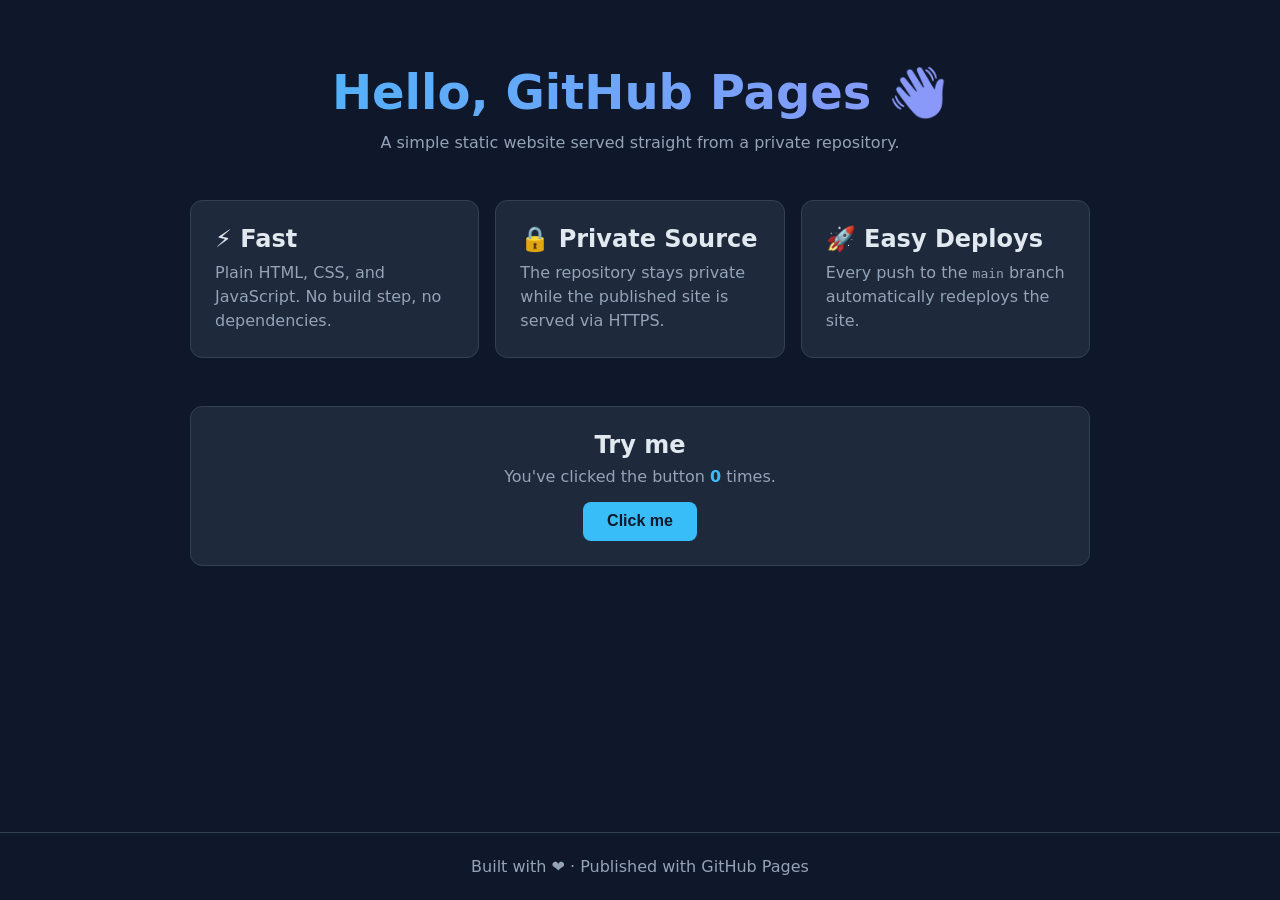
==== index.html @ aa03ce10 "Initial static site" ====
<!DOCTYPE html>
<html lang="en">
<head>
  <meta charset="UTF-8" />
  <meta name="viewport" content="width=device-width, initial-scale=1.0" />
  <meta name="description" content="An example static website published with GitHub Pages." />
  <title>Example Static Site</title>
  <link rel="stylesheet" href="styles.css" />
</head>
<body>
  <header>
    <h1>Hello, GitHub Pages 👋</h1>
    <p class="tagline">A simple static website served straight from a private repository.</p>
  </header>

  <main>
    <section class="features">
      <article class="card">
        <h2>⚡ Fast</h2>
        <p>Plain HTML, CSS, and JavaScript. No build step, no dependencies.</p>
      </article>
      <article class="card">
        <h2>🔒 Private Source</h2>
        <p>The repository stays private while the published site is served via HTTPS.</p>
      </article>
      <article class="card">
        <h2>🚀 Easy Deploys</h2>
        <p>Every push to the <code>main</code> branch automatically redeploys the site.</p>
      </article>
    </section>

    <section class="counter">
      <h2>Try me</h2>
      <p>You've clicked the button <span id="count">0</span> times.</p>
      <button id="btn">Click me</button>
    </section>
  </main>

  <footer>
    <p>Built with ❤️ · Published with GitHub Pages</p>
  </footer>

  <script src="script.js"></script>
</body>
</html>
---- styles.css ----
:root {
  --bg: #0f172a;
  --surface: #1e293b;
  --text: #e2e8f0;
  --muted: #94a3b8;
  --accent: #38bdf8;
}

* { box-sizing: border-box; margin: 0; padding: 0; }

body {
  font-family: system-ui, -apple-system, "Segoe UI", Roboto, sans-serif;
  background: var(--bg);
  color: var(--text);
  min-height: 100vh;
  display: flex;
  flex-direction: column;
}

header {
  text-align: center;
  padding: 4rem 1.5rem 2rem;
}

header h1 {
  font-size: clamp(1.8rem, 5vw, 3rem);
  background: linear-gradient(90deg, var(--accent), #a78bfa);
  -webkit-background-clip: text;
  background-clip: text;
  color: transparent;
}

.tagline { color: var(--muted); margin-top: 0.75rem; }

main {
  flex: 1;
  width: min(900px, 100% - 3rem);
  margin: 0 auto;
  padding: 1rem 0 3rem;
}

.features {
  display: grid;
  grid-template-columns: repeat(auto-fit, minmax(220px, 1fr));
  gap: 1rem;
}

.card {
  background: var(--surface);
  border: 1px solid #334155;
  border-radius: 12px;
  padding: 1.5rem;
}

.card h2 { margin-bottom: 0.5rem; }
.card p { color: var(--muted); line-height: 1.5; }

.counter {
  margin-top: 3rem;
  background: var(--surface);
  border: 1px solid #334155;
  border-radius: 12px;
  padding: 1.5rem;
  text-align: center;
}

.counter p { color: var(--muted); margin: 0.5rem 0 1rem; }

#count { color: var(--accent); font-weight: 700; }

button {
  background: var(--accent);
  color: #0f172a;
  border: none;
  border-radius: 8px;
  padding: 0.65rem 1.5rem;
  font-size: 1rem;
  font-weight: 600;
  cursor: pointer;
  transition: transform 0.1s ease, filter 0.1s ease;
}

button:hover { filter: brightness(1.1); }
button:active { transform: scale(0.97); }

footer {
  text-align: center;
  color: var(--muted);
  padding: 1.5rem;
  border-top: 1px solid #334155;
}
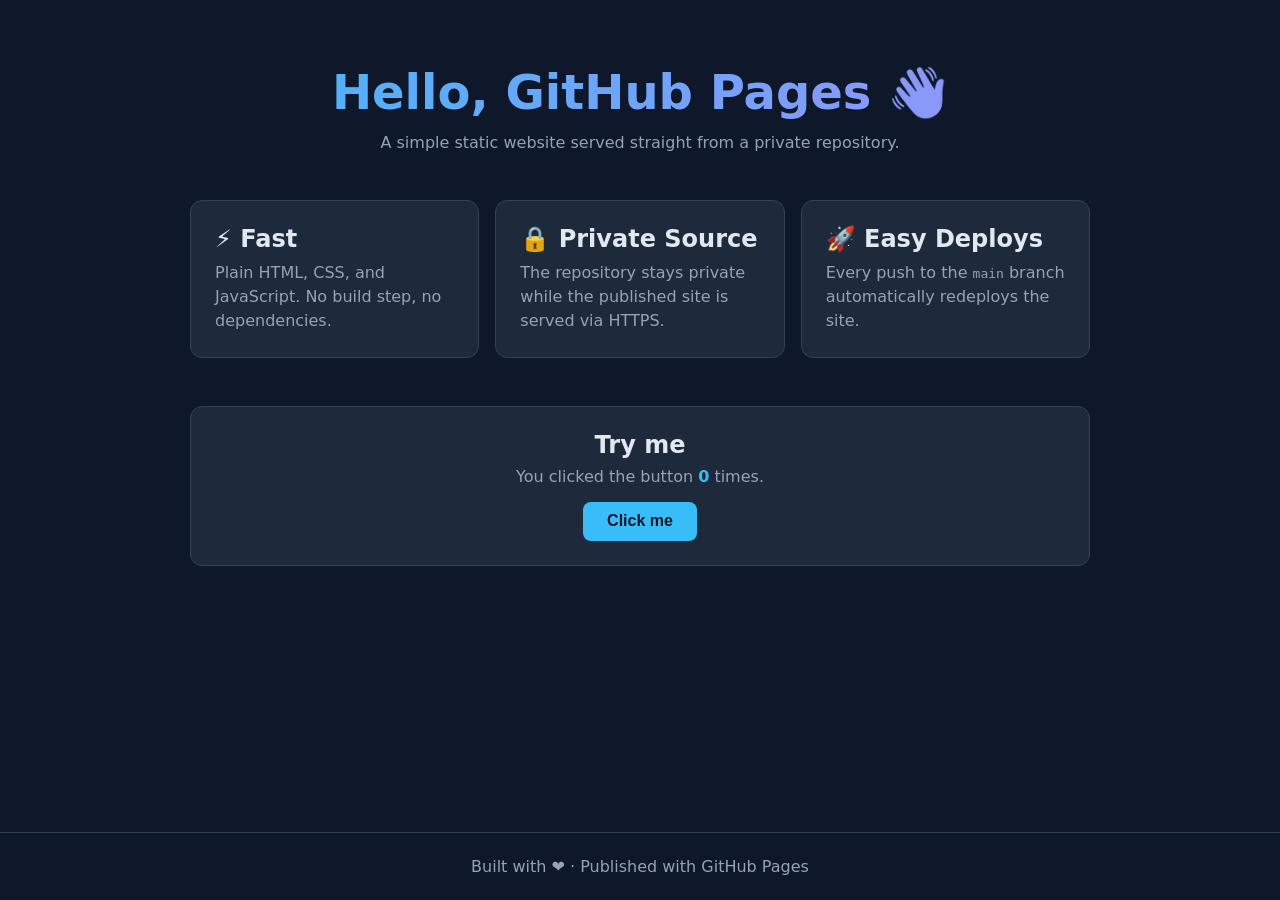
==== commit 3ab8e5fc: "Trigger Actions deploy test" ====
--- a/index.html
+++ b/index.html
@@ -31,7 +31,7 @@
 
     <section class="counter">
       <h2>Try me</h2>
-      <p>You've clicked the button <span id="count">0</span> times.</p>
+      <p>You clicked the button <span id="count">0</span> times.</p>
       <button id="btn">Click me</button>
     </section>
   </main>
